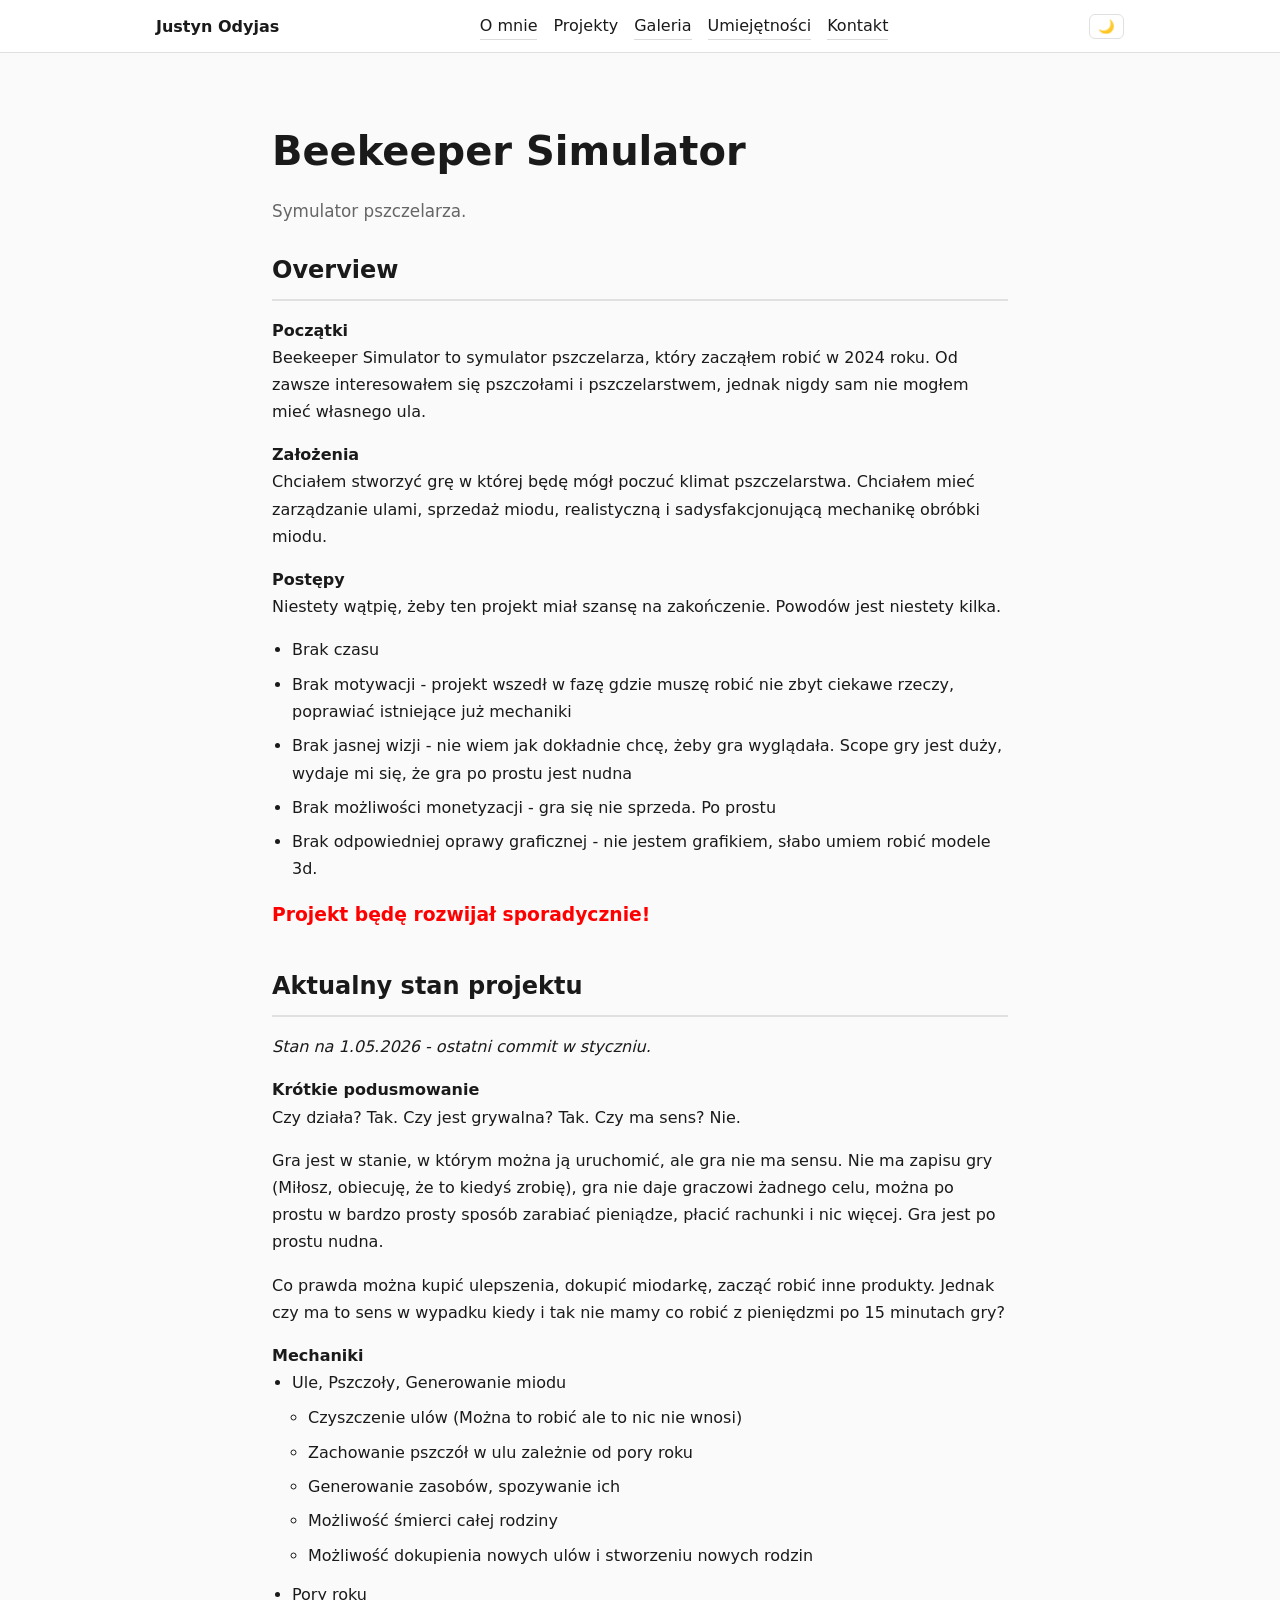
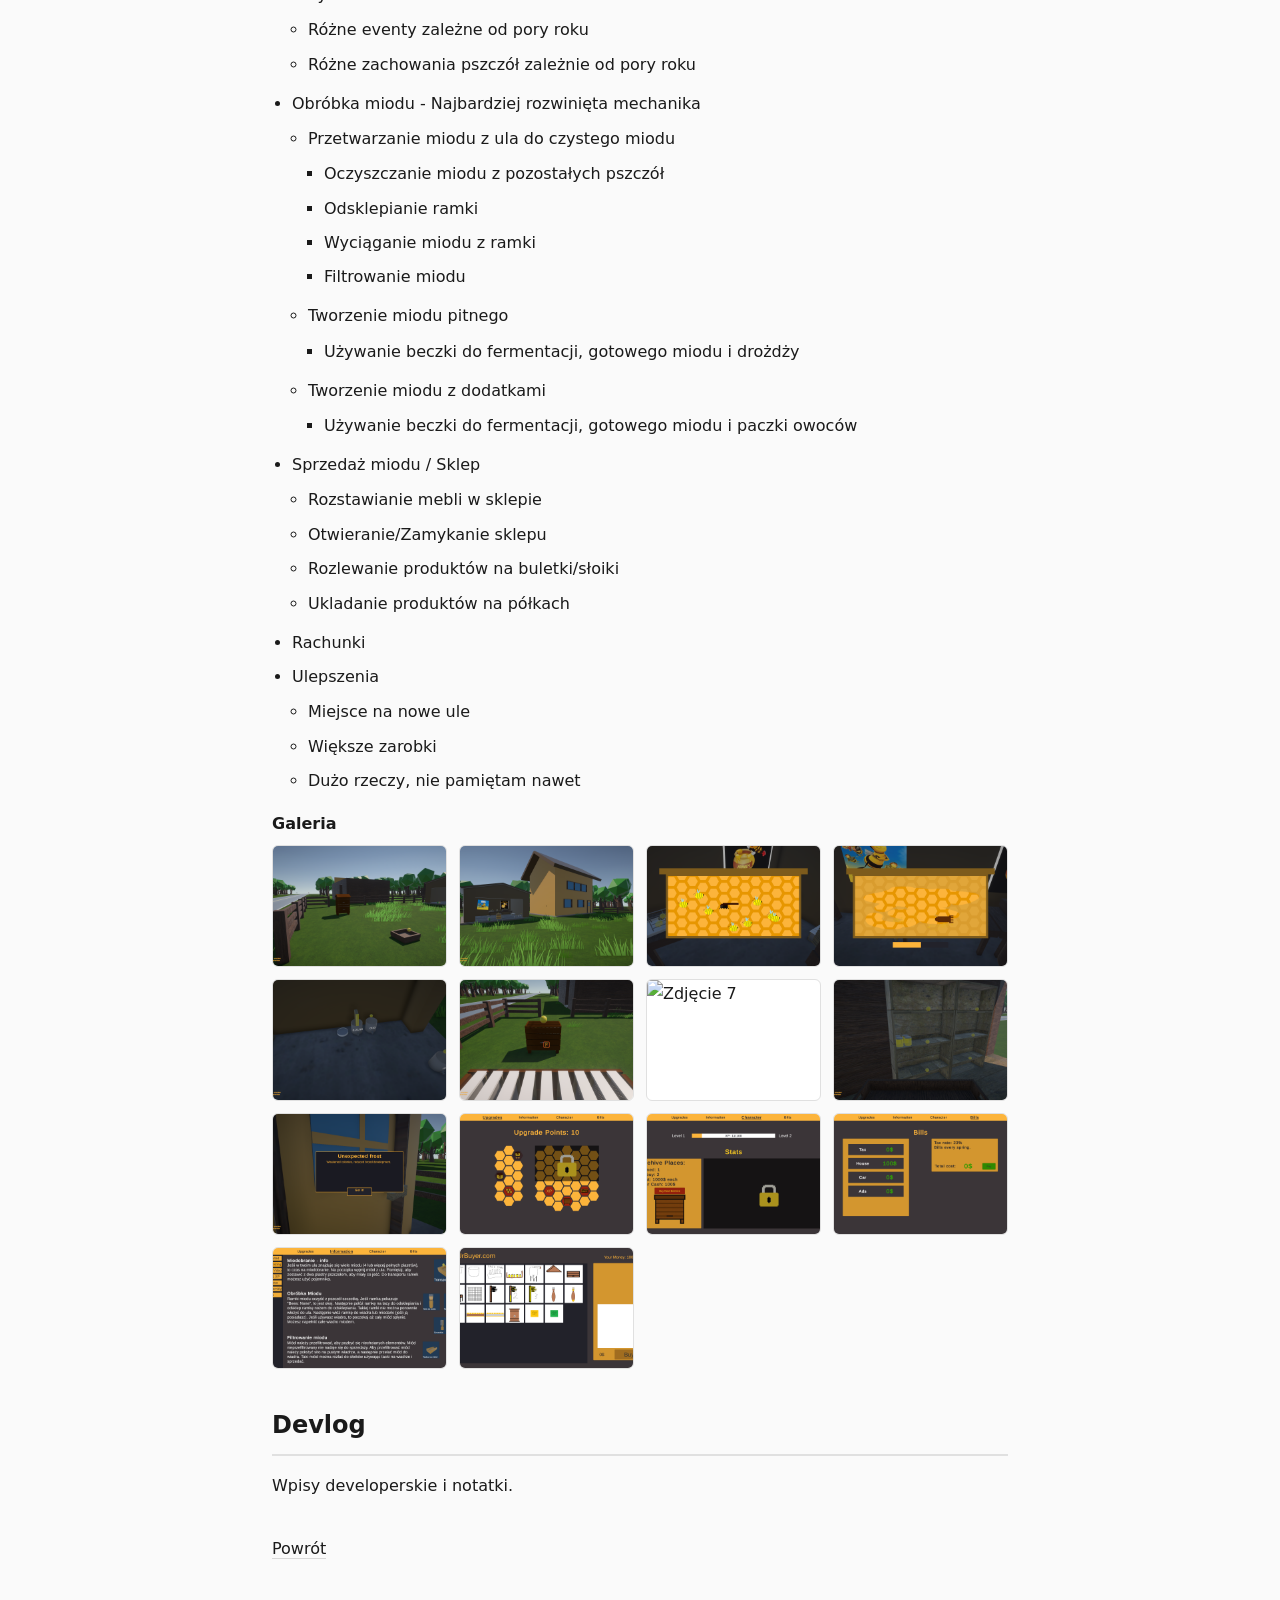
==== beekeeper-simulator.html @ d773f8a6 "Update 1" ====
<!DOCTYPE html>
<html lang="pl">
<head>
  <meta charset="utf-8">
  <meta name="viewport" content="width=device-width,initial-scale=1">
  <title>Beekeeper Simulator</title>
    <script>!function(){try{const t=localStorage.getItem('theme');if(t==='dark'||(!t&&window.matchMedia&&window.matchMedia('(prefers-color-scheme: dark)').matches))document.documentElement.classList.add('dark');else document.documentElement.classList.remove('dark')}catch(e){}}();</script>
  <link rel="stylesheet" href="style.css">
</head>
<body>
    <nav>
        <div class="nav-inner">
            <div class="brand">Justyn Odyjas</div>
            <div class="nav-links">
                <a href="index.html#about">O mnie</a>
                <div class="nav-item">
                    <span class="dropdown-toggle">Projekty</span>
                    <div class="dropdown-menu">
                        <a href="looping-cards.html">Looping Cards</a>
                        <a href="beekeeper-simulator.html">Beekeeper Simulator</a>
                        <a href="statkomania.html">Statkomania</a>
                        <a href="index.html#projects">Wszystkie projekty</a>
                    </div>
                </div>
                <a href="beekeeper-simulator.html#gallery">Galeria</a>
                <a href="index.html#skills">Umiejętności</a>
                <a href="index.html#contact">Kontakt</a>
            </div>
            <div style="display:flex;gap:.5rem;align-items:center;">
                <button id="theme-toggle" aria-label="Przełącz motyw">🌙</button>
            </div>
        </div>
    </nav>
  <!-- Podstrona projektu Beekeeper Simulator -->
  <main style="max-width:800px;margin:4rem auto;padding:0 2rem;">
    <h1>Beekeeper Simulator</h1>
        <p class="subtitle">Symulator pszczelarza.</p>

    <section>
      <h2>Overview</h2>
        <h4>Początki</h4>
      <p>Beekeeper Simulator to symulator pszczelarza, który zacząłem robić w 2024 roku. Od zawsze interesowałem się pszczołami i pszczelarstwem, jednak nigdy sam nie mogłem mieć własnego ula.</p>
            <h4>Założenia</h4>
        <p>Chciałem stworzyć grę w której będę mógł poczuć klimat pszczelarstwa. Chciałem mieć zarządzanie ulami, sprzedaż miodu, realistyczną i sadysfakcjonującą mechanikę obróbki miodu.</p>
        <h4>Postępy</h4>
        <p>Niestety wątpię, żeby ten projekt miał szansę na zakończenie. Powodów jest niestety kilka.</p>
        <ul>
            <li>Brak czasu</li>
            <li>Brak motywacji - projekt wszedł w fazę gdzie muszę robić nie zbyt ciekawe rzeczy, poprawiać istniejące już mechaniki</li>
            <li>Brak jasnej wizji - nie wiem jak dokładnie chcę, żeby gra wyglądała. Scope gry jest duży, wydaje mi się, że gra po prostu jest nudna</li>
            <li>Brak możliwości monetyzacji - gra się nie sprzeda. Po prostu</li>
            <li>Brak odpowiedniej oprawy graficznej - nie jestem grafikiem, słabo umiem robić modele 3d.</li>
        </ul>

        <h3 style="color: red;"><strong> Projekt będę rozwijał sporadycznie!</strong></h3>
    </section>
    
    <section>
      <h2>Aktualny stan projektu</h2>
        <p><i>Stan na 1.05.2026 - ostatni commit w styczniu.</i></p>
        
        <h4>Krótkie podusmowanie</h4>
        <p>Czy działa? Tak. Czy jest grywalna? Tak. Czy ma sens? Nie.</p>
        <p>Gra jest w stanie, w którym można ją uruchomić, ale gra nie ma sensu. Nie ma zapisu gry (Miłosz, obiecuję, że to kiedyś zrobię), gra nie daje graczowi żadnego celu, można po prostu w bardzo prosty sposób zarabiać pieniądze, płacić rachunki i nic więcej. Gra jest po prostu nudna.</p>
        <p>Co prawda można kupić ulepszenia, dokupić miodarkę, zacząć robić inne produkty. Jednak czy ma to sens w wypadku kiedy i tak nie mamy co robić z pieniędzmi po 15 minutach gry?</p>

        <h4>Mechaniki</h4>
        <ul>

            <li>Ule, Pszczoły, Generowanie miodu
                <ul>
                    <li>Czyszczenie ulów (Można to robić ale to nic nie wnosi)</li>
                    <li>Zachowanie pszczół w ulu zależnie od pory roku</li>
                    <li>Generowanie zasobów, spozywanie ich</li>
                    <li>Możliwość śmierci całej rodziny</li>
                    <li>Możliwość dokupienia nowych ulów i stworzeniu nowych rodzin</li>
                </ul>
            </li>

            <li>Pory roku</li>
                <ul>
                    <li>Różne eventy zależne od pory roku</li>
                    <li>Różne zachowania pszczół zależnie od pory roku</li>
                </ul>
            <li>Obróbka miodu - Najbardziej rozwinięta mechanika</li>
                <ul>
                    <li>Przetwarzanie miodu z ula do czystego miodu

                    <ul>
                        <li>Oczyszczanie miodu z pozostałych pszczół</li>
                        <li>Odsklepianie ramki</li>
                        <li>Wyciąganie miodu z ramki</li>
                        <li>Filtrowanie miodu</li>
                    </ul>
                    </li>
                    
                    <li>Tworzenie miodu pitnego
                        <ul>
                            <li>Używanie beczki do fermentacji, gotowego miodu i drożdży</li>
                        </ul>

                    </li>
                    
                    <li>Tworzenie miodu z dodatkami
                        <ul>
                            <li>Używanie beczki do fermentacji, gotowego miodu i paczki owoców</li>
                        </ul>
                    </li>
                </ul>
            <li>Sprzedaż miodu / Sklep
                <ul>
                    <li>Rozstawianie mebli w sklepie</li>
                    <li>Otwieranie/Zamykanie sklepu</li>
                    <li>Rozlewanie produktów na buletki/słoiki</li>
                    <li>Ukladanie produktów na półkach</li>
                </ul>

            </li>
            
            <li>Rachunki</li>
            <li>Ulepszenia

                <ul>
                    <li>Miejsce na nowe ule</li>
                    <li>Większe zarobki</li>
                    <li>Dużo rzeczy, nie pamiętam nawet</li>
                </ul>
            </li>
            
        </ul>

        <h4>Galeria</h4>
        <div class="gallery-grid" id="gallery-grid" style="margin-top:0.5rem;">
            <!-- images will be injected here by scripts.js -->
        </div>
        

    </section>
    <section>
      <!-- <h2>Linki</h2>
      <ul>
        <li><a href="#">Repozytorium</a></li>
        <li><a href="#">Demo / Build</a></li>
      </ul>
    </section> -->

    <section>
      <h2>Devlog</h2>
      <p>Wpisy developerskie i notatki.</p>
      <div>

      </div>
    </section>

    <p><a href="index.html">Powrót</a></p>
  </main>
    <!-- Lightbox modal (dla galerii) -->
    <div id="lightbox" class="lightbox" aria-hidden="true">
            <button class="lb-close" aria-label="Zamknij">✕</button>
            <button class="lb-prev" aria-label="Poprzednie">‹</button>
            <img class="lb-image" src="" alt="">
            <button class="lb-next" aria-label="Następne">›</button>
            <div class="lb-caption"></div>
    </div>

    <script src="scripts.js" defer></script>
</body>
</html>
---- style.css ----
:root{
    --bg: #fafafa;
    --text: #1a1a1a;
    --muted: #666666;
    --link: #1a1a1a;
    --link-hover: #0b66d1;
    --border: #e0e0e0;
    --card: #ffffff;
    --accent: #1a1a1a;
}

/* dark theme variables applied when .dark is on html */
html.dark{
    --bg: #0b0b0d;
    --text: #eaeaea;
    --muted: #bdbdbd;
    --border: #1f1f1f;
    --card: #111214;
    --accent: #f5f5f5;
    --link: #9dc6ff;
    --link-hover: #dbeeff;
}

* {
    margin: 0;
    padding: 0;
    box-sizing: border-box;
}

body {
    font-family: -apple-system, BlinkMacSystemFont, 'Segoe UI', system-ui, sans-serif;
    line-height: 1.7;
    color: var(--text);
    background: var(--bg);
    transition: background .2s ease, color .2s ease;
}

/* Pasek nawigacji */
nav {
    position: sticky;
    top: 0;
    background: var(--card);
    border-bottom: 1px solid var(--border);
    z-index: 1000;
}

.nav-inner {
    max-width: 1000px;
    margin: 0 auto;
    display: flex;
    align-items: center;
    justify-content: space-between;
    padding: 0.75rem 1rem;
}

.nav-inner .brand {
    font-weight: 600;
    color: var(--accent);
}

.nav-inner .nav-links {
    display: flex;
    gap: 1rem;
}

.nav-inner a { color: var(--link); text-decoration: none; }

/* Theme toggle button */
#theme-toggle{
    background: transparent;
    border: 1px solid var(--border);
    color: var(--text);
    padding: 0.25rem 0.5rem;
    border-radius: 6px;
    cursor: pointer;
}

#theme-toggle:hover{ background: rgba(0,0,0,0.04); }

header {
    padding: 4rem 2rem 2rem;
    max-width: 800px;
    margin: 0 auto;
}

h1 {
    font-size: 2.5rem;
    font-weight: 600;
    margin-bottom: 0.75rem;
}

.subtitle {
    font-size: 1.05rem;
    color: var(--muted);
    margin-bottom: 1.25rem;
}

main {
    max-width: 800px;
    margin: 0 auto;
    padding: 0 2rem 4rem;
}

section {
    margin-bottom: 2.25rem;
}

h2 {
    font-size: 1.5rem;
    font-weight: 600;
    margin: 1.5rem 0 1rem;
    border-bottom: 2px solid var(--border);
    padding-bottom: 0.5rem;
}

.about-text {
    font-size: 1rem;
    color: var(--text);
    margin-bottom: 1rem;
}

/* Paragraph and list spacing */
p { margin-bottom: 1rem; }
li { margin-bottom: 0.45rem; }
ul, ol { margin-bottom: 1rem; padding-left: 1.25rem; }
/* nested lists */
ul ul, ol ol, ul ol, ol ul { margin-top: .5rem; margin-bottom: .75rem; padding-left: 1rem; }


.projects {
    display: grid;
    gap: 2rem;
}

.project {
    border-left: 3px solid var(--accent);
    padding-left: 1.5rem;
    padding-top: 0.5rem;
    padding-bottom: 0.5rem;
}

.project h3 {
    font-size: 1.2rem;
    font-weight: 600;
    margin-bottom: 0.5rem;
}

.project-type {
    display: inline-block;
    font-size: 0.85rem;
    color: #888;
    margin-bottom: 0.5rem;
    text-transform: uppercase;
    letter-spacing: 0.5px;
}

.project-desc {
    color: var(--muted);
    margin-bottom: 0.75rem;
}

.project-tech {
    display: flex;
    flex-wrap: wrap;
    gap: 0.5rem;
}

.tech-tag {
    background: rgba(0,0,0,0.05);
    padding: 0.25rem 0.75rem;
    border-radius: 3px;
    font-size: 0.85rem;
    color: var(--text);
}

.skills-grid {
    display: grid;
    grid-template-columns: repeat(auto-fit, minmax(150px, 1fr));
    gap: 1rem;
}

.skill-category h3 {
    font-size: 1rem;
    font-weight: 600;
    margin-bottom: 0.5rem;
}

.skill-list {
    font-size: 0.95rem;
    color: #666;
    line-height: 1.8;
}

footer {
    border-top: 2px solid var(--border);
    padding: 2rem;
    text-align: center;
    color: var(--muted);
    font-size: 0.95rem;
}

.links {
    display: flex;
    gap: 2rem;
    justify-content: center;
    margin-bottom: 1rem;
}

a {
    color: var(--link);
    text-decoration: none;
    border-bottom: 1px solid rgba(153,153,153,0.35);
    transition: border-color 0.2s, color 0.15s;
}

a:hover {
    color: var(--link-hover);
    border-bottom-color: var(--link-hover);
}

@media (max-width: 600px) {
    h1 {
        font-size: 2rem;
    }

    header {
        padding: 2rem 1rem;
    }

    main {
        padding: 0 1rem 2rem;
    }

    .skills-grid {
        grid-template-columns: 1fr;
    }
}

/* Dropdown for projects */
.nav-item { position: relative; }
.nav-item .dropdown-toggle { cursor: pointer; }
.dropdown-menu {
    position: absolute;
    top: 100%;
    left: 0;
    background: #fff;
    border: 1px solid #eee;
    box-shadow: 0 6px 18px rgba(0,0,0,0.06);
    min-width: 180px;
    display: none;
    flex-direction: column;
    padding: 0.5rem 0;
    z-index: 2000;
}
.dropdown-menu a {
    display: block;
    padding: 0.5rem 1rem;
    color: #333;
}
.dropdown-menu a:hover { background: #f6f6f6; }
.nav-item:hover .dropdown-menu { display: flex; }

@media (max-width: 800px) {
    .nav-inner { padding: 0.5rem; }
    .dropdown-menu { left: auto; right: 0; }
}

/* Gallery styles */
.gallery-grid{
    display: grid;
    grid-template-columns: repeat(auto-fit, minmax(140px, 1fr));
    gap: 0.75rem;
    margin-top: 1rem;
}
.gallery-item{ overflow: hidden; border-radius:6px; background: var(--card); border:1px solid var(--border); }
.gallery-item img{ display:block; width:100%; height:120px; object-fit:cover; transition: transform .25s ease; }
.gallery-item:hover img{ transform: scale(1.05); }

/* Lightbox */
.lightbox{ position:fixed; inset:0; display:none; align-items:center; justify-content:center; background:rgba(0,0,0,0.65); z-index:3000; }
.lightbox.active{ display:flex; }
.lightbox .lb-image{ max-width:90%; max-height:75%; box-shadow:0 10px 40px rgba(0,0,0,0.6); border-radius:6px; }
.lightbox .lb-caption{ margin-top:0.75rem; color:#fff; text-align:center; }
.lightbox button{ position: absolute; background:transparent; border: none; color:#fff; font-size:2rem; cursor:pointer; padding:.5rem; }
.lightbox .lb-close{ top:1rem; right:1rem; font-size:1.25rem; }
.lightbox .lb-prev{ left:1rem; top:50%; transform:translateY(-50%); }
.lightbox .lb-next{ right:1rem; top:50%; transform:translateY(-50%); }

@media (max-width:600px){ .gallery-item img{ height:100px; } .lightbox .lb-image{ max-width:95%; max-height:70%; } }
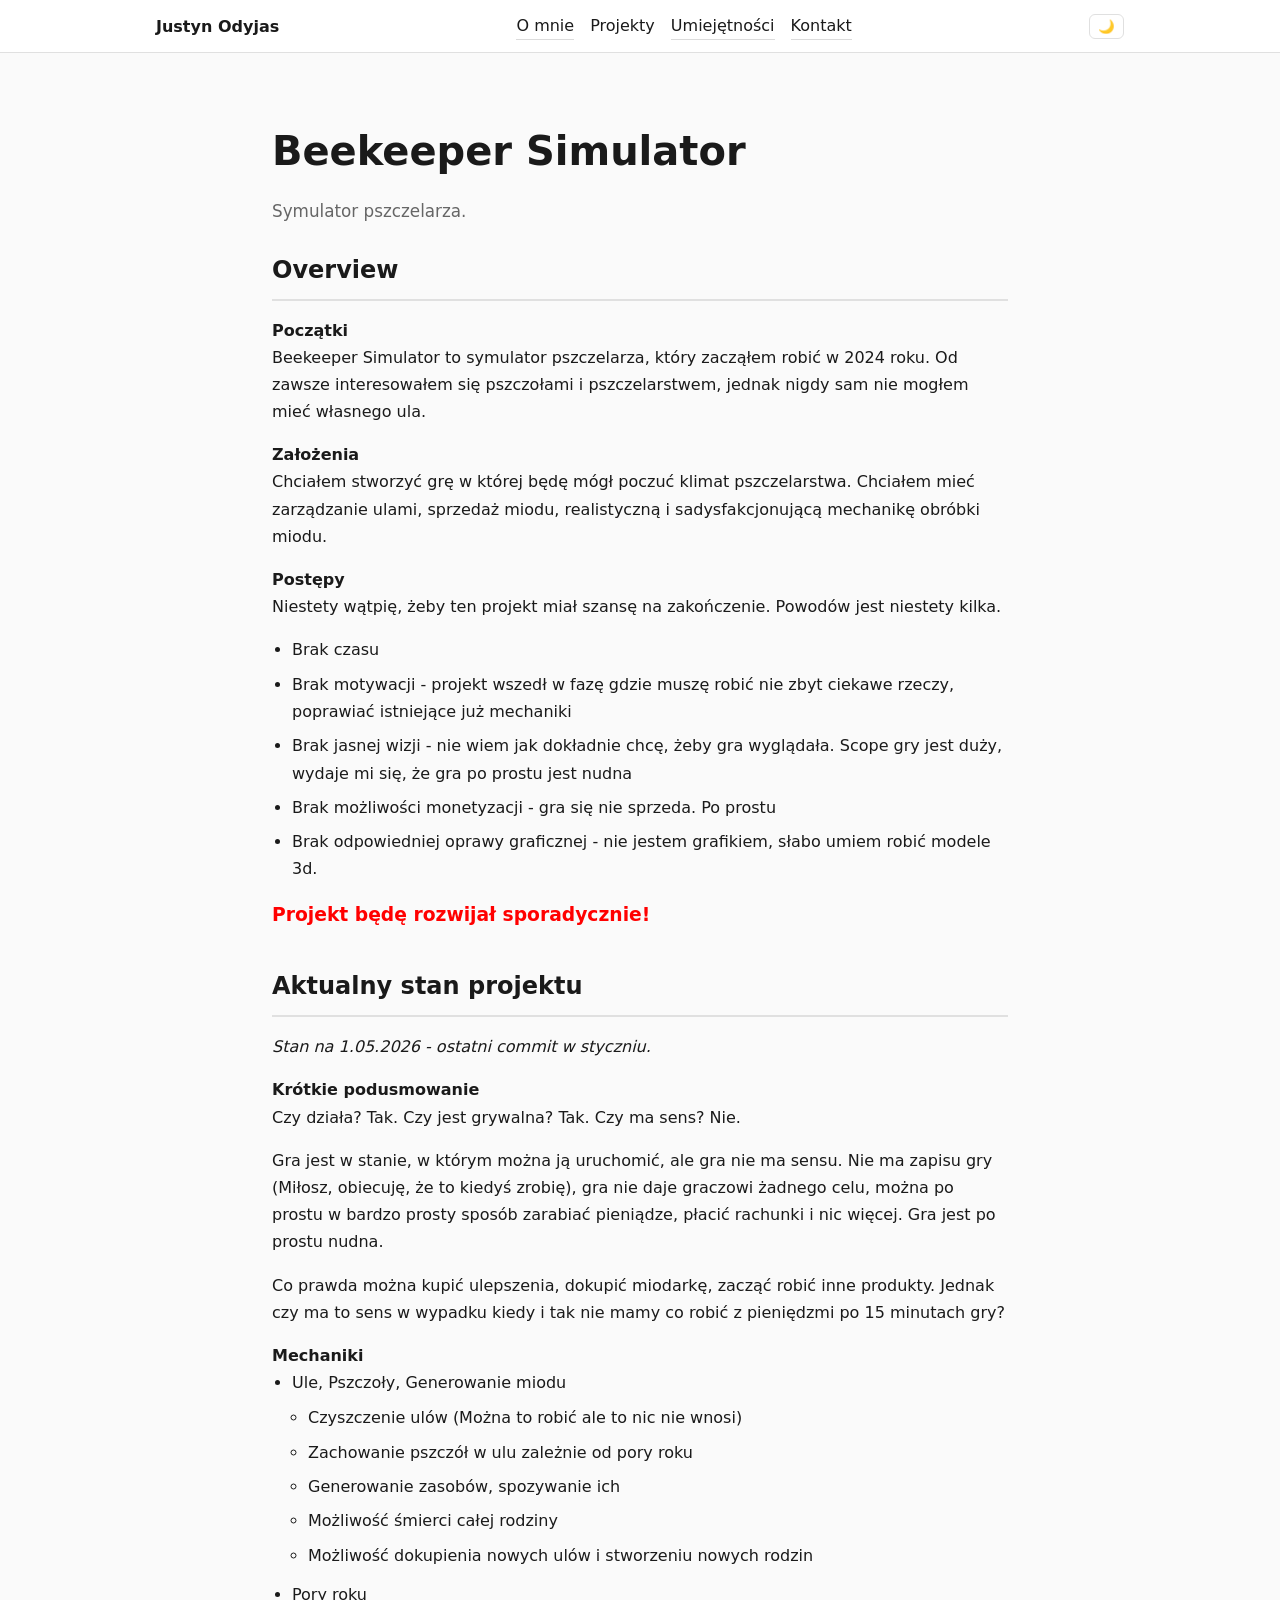
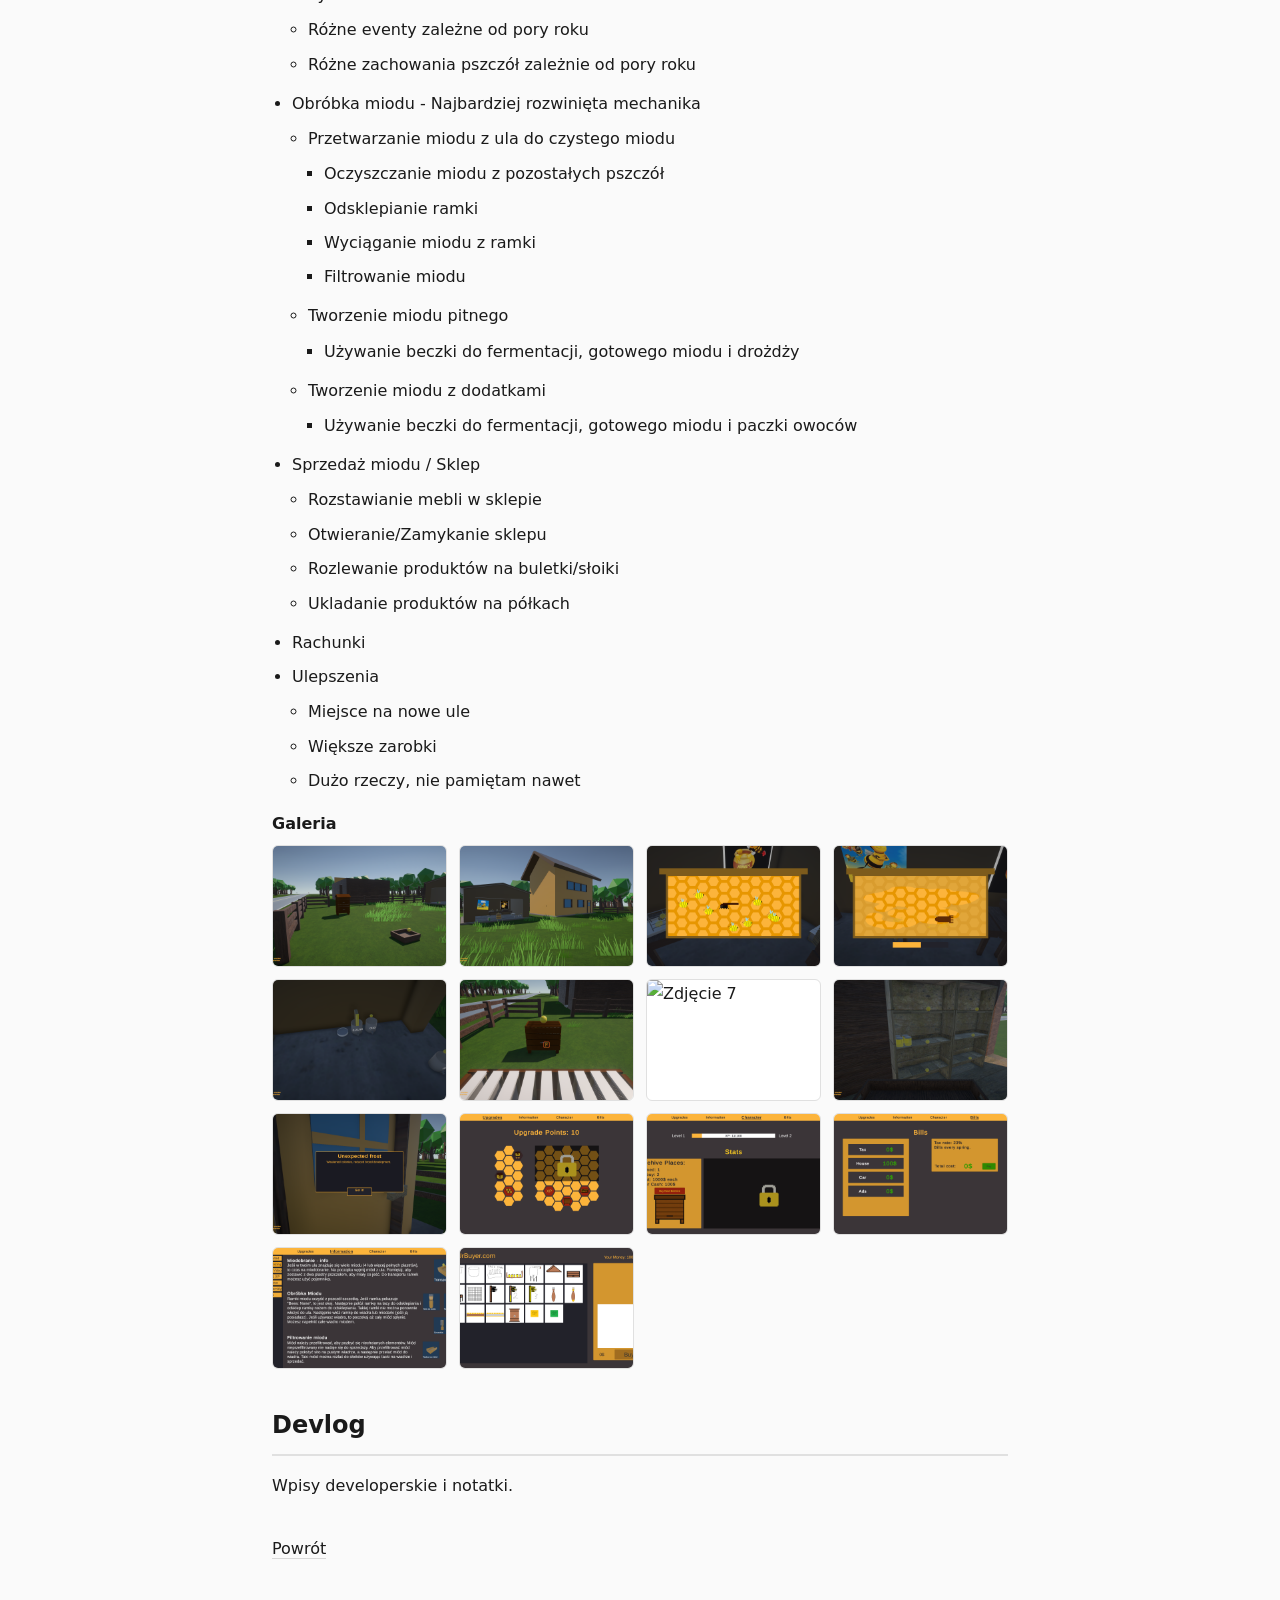
==== commit a7617d51: "Update 2" ====
--- a/beekeeper-simulator.html
+++ b/beekeeper-simulator.html
@@ -18,15 +18,14 @@
                     <div class="dropdown-menu">
                         <a href="looping-cards.html">Looping Cards</a>
                         <a href="beekeeper-simulator.html">Beekeeper Simulator</a>
-                        <a href="statkomania.html">Statkomania</a>
                         <a href="index.html#projects">Wszystkie projekty</a>
                     </div>
                 </div>
-                <a href="beekeeper-simulator.html#gallery">Galeria</a>
                 <a href="index.html#skills">Umiejętności</a>
                 <a href="index.html#contact">Kontakt</a>
             </div>
             <div style="display:flex;gap:.5rem;align-items:center;">
+                <button id="nav-toggle" aria-label="Otwórz menu">☰</button>
                 <button id="theme-toggle" aria-label="Przełącz motyw">🌙</button>
             </div>
         </div>
--- a/style.css
+++ b/style.css
@@ -81,6 +81,25 @@
     padding: 4rem 2rem 2rem;
     max-width: 800px;
     margin: 0 auto;
+}
+
+/* Avatar / wycinek zdjęcia w nagłówku */
+.header-row{ display:flex; align-items:center; gap:1rem; }
+.avatar {
+    width:200px;
+    height:200px;
+    border-radius:12px;
+    overflow:hidden;
+    flex:0 0 200px;
+    box-shadow: 0 6px 18px rgba(0,0,0,0.06);
+    border: 1px solid var(--border);
+}
+.avatar img{
+    width:150%;
+    height:150%;
+    object-fit:cover;
+    transform: translate(-15%,-15%);
+    display:block;
 }
 
 h1 {
@@ -265,6 +284,32 @@
     .dropdown-menu { left: auto; right: 0; }
 }
 
+/* Mobile navigation behavior */
+@media (max-width: 720px) {
+    .nav-inner { gap: .5rem; }
+    .nav-inner .brand { font-size: 1rem; }
+    .nav-inner .nav-links { display: none; }
+    .nav-inner .nav-links a { padding: .65rem 1rem; }
+    .nav-inner .nav-links .nav-item { width:100%; }
+    .nav-inner .nav-links .dropdown-menu { position: static; border: none; box-shadow: none; padding:0; display:none; }
+    .nav-inner .nav-links .dropdown-menu a{ padding:.65rem 1rem; }
+    .nav-inner .nav-links .nav-item.open .dropdown-menu{ display:flex; flex-direction:column; }
+    .nav-inner .nav-links { flex-direction: column; }
+    .nav-inner .nav-links a, .nav-inner .nav-links span { display:block; }
+    .nav-inner button#nav-toggle{ display:inline-flex; }
+    html.nav-open .nav-inner .nav-links{ display:flex; }
+}
+
+/* Hide nav-toggle on larger screens */
+.nav-inner button#nav-toggle{ display:none; background:transparent; border:1px solid var(--border); padding:6px 8px; border-radius:6px; color:var(--text); }
+
+/* Header spacing for mobile */
+@media (max-width:600px){
+    header{ padding:2rem 1rem 1rem; }
+    .avatar{ width:64px; height:64px; border-radius:10px; }
+    .avatar img{ width:200%; height:200%; transform: translate(-30%,-30%); }
+}
+
 /* Gallery styles */
 .gallery-grid{
     display: grid;
